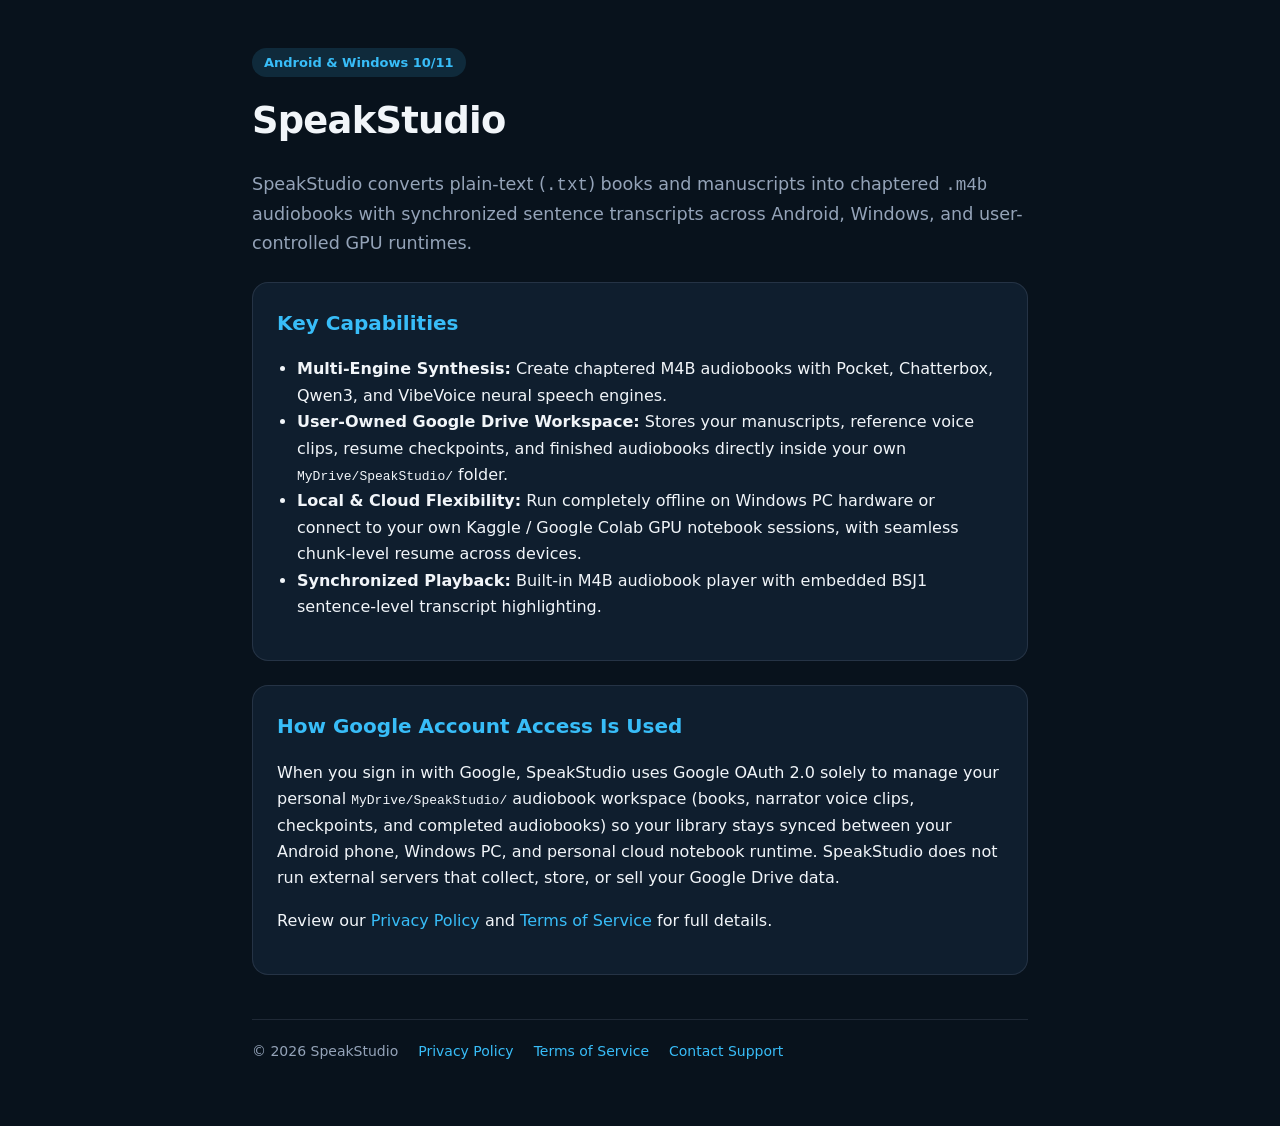
==== index.html @ 4aad2de6 "Publish SpeakStudio Home, Privacy Policy, and Terms of Service pages" ====
<!DOCTYPE html>
<html lang="en">
<head>
  <meta charset="utf-8" />
  <meta name="viewport" content="width=device-width, initial-scale=1" />
  <title>SpeakStudio — Neural Audiobook Studio for Android &amp; Windows</title>
  <style>
    :root { --bg: #08121c; --card: #0f1e2e; --accent: #38bdf8; --teal: #2dd4bf; --text: #f1f5f9; --muted: #94a3b8; }
    * { box-sizing: border-box; }
    body { margin: 0; font-family: system-ui, -apple-system, Segoe UI, Roboto, sans-serif; background: var(--bg); color: var(--text); line-height: 1.65; }
    main { max-width: 820px; margin: 0 auto; padding: 48px 22px 64px; }
    .badge { display: inline-block; padding: 4px 12px; border-radius: 999px; background: rgba(56,189,248,0.14); color: var(--accent); font-size: 13px; font-weight: 600; }
    h1 { font-size: 2.3rem; margin: 14px 0 10px; letter-spacing: -0.02em; }
    .card { background: var(--card); border: 1px solid rgba(148,163,184,0.16); border-radius: 16px; padding: 24px; margin-top: 24px; }
    h2 { font-size: 1.25rem; margin-top: 0; color: var(--accent); }
    ul { padding-left: 20px; }
    a { color: var(--accent); text-decoration: none; }
    a:hover { text-decoration: underline; }
    footer { margin-top: 44px; padding-top: 20px; border-top: 1px solid rgba(148,163,184,0.16); color: var(--muted); font-size: 14px; display: flex; gap: 20px; flex-wrap: wrap; }
  </style>
</head>
<body>
  <main>
    <span class="badge">Android &amp; Windows 10/11</span>
    <h1>SpeakStudio</h1>
    <p style="color:var(--muted);font-size:1.1rem">
      SpeakStudio converts plain-text (<code>.txt</code>) books and manuscripts into chaptered <code>.m4b</code> audiobooks with synchronized sentence transcripts across Android, Windows, and user-controlled GPU runtimes.
    </p>

    <div class="card">
      <h2>Key Capabilities</h2>
      <ul>
        <li><strong>Multi-Engine Synthesis:</strong> Create chaptered M4B audiobooks with Pocket, Chatterbox, Qwen3, and VibeVoice neural speech engines.</li>
        <li><strong>User-Owned Google Drive Workspace:</strong> Stores your manuscripts, reference voice clips, resume checkpoints, and finished audiobooks directly inside your own <code>MyDrive/SpeakStudio/</code> folder.</li>
        <li><strong>Local &amp; Cloud Flexibility:</strong> Run completely offline on Windows PC hardware or connect to your own Kaggle / Google Colab GPU notebook sessions, with seamless chunk-level resume across devices.</li>
        <li><strong>Synchronized Playback:</strong> Built-in M4B audiobook player with embedded BSJ1 sentence-level transcript highlighting.</li>
      </ul>
    </div>

    <div class="card">
      <h2>How Google Account Access Is Used</h2>
      <p>
        When you sign in with Google, SpeakStudio uses Google OAuth 2.0 solely to manage your personal <code>MyDrive/SpeakStudio/</code> audiobook workspace (books, narrator voice clips, checkpoints, and completed audiobooks) so your library stays synced between your Android phone, Windows PC, and personal cloud notebook runtime. SpeakStudio does not run external servers that collect, store, or sell your Google Drive data.
      </p>
      <p>
        Review our <a href="./privacy.html">Privacy Policy</a> and <a href="./terms.html">Terms of Service</a> for full details.
      </p>
    </div>

    <footer>
      <span>&copy; 2026 SpeakStudio</span>
      <a href="./privacy.html">Privacy Policy</a>
      <a href="./terms.html">Terms of Service</a>
      <a href="mailto:shamsaboubkr@gmail.com">Contact Support</a>
    </footer>
  </main>
</body>
</html>
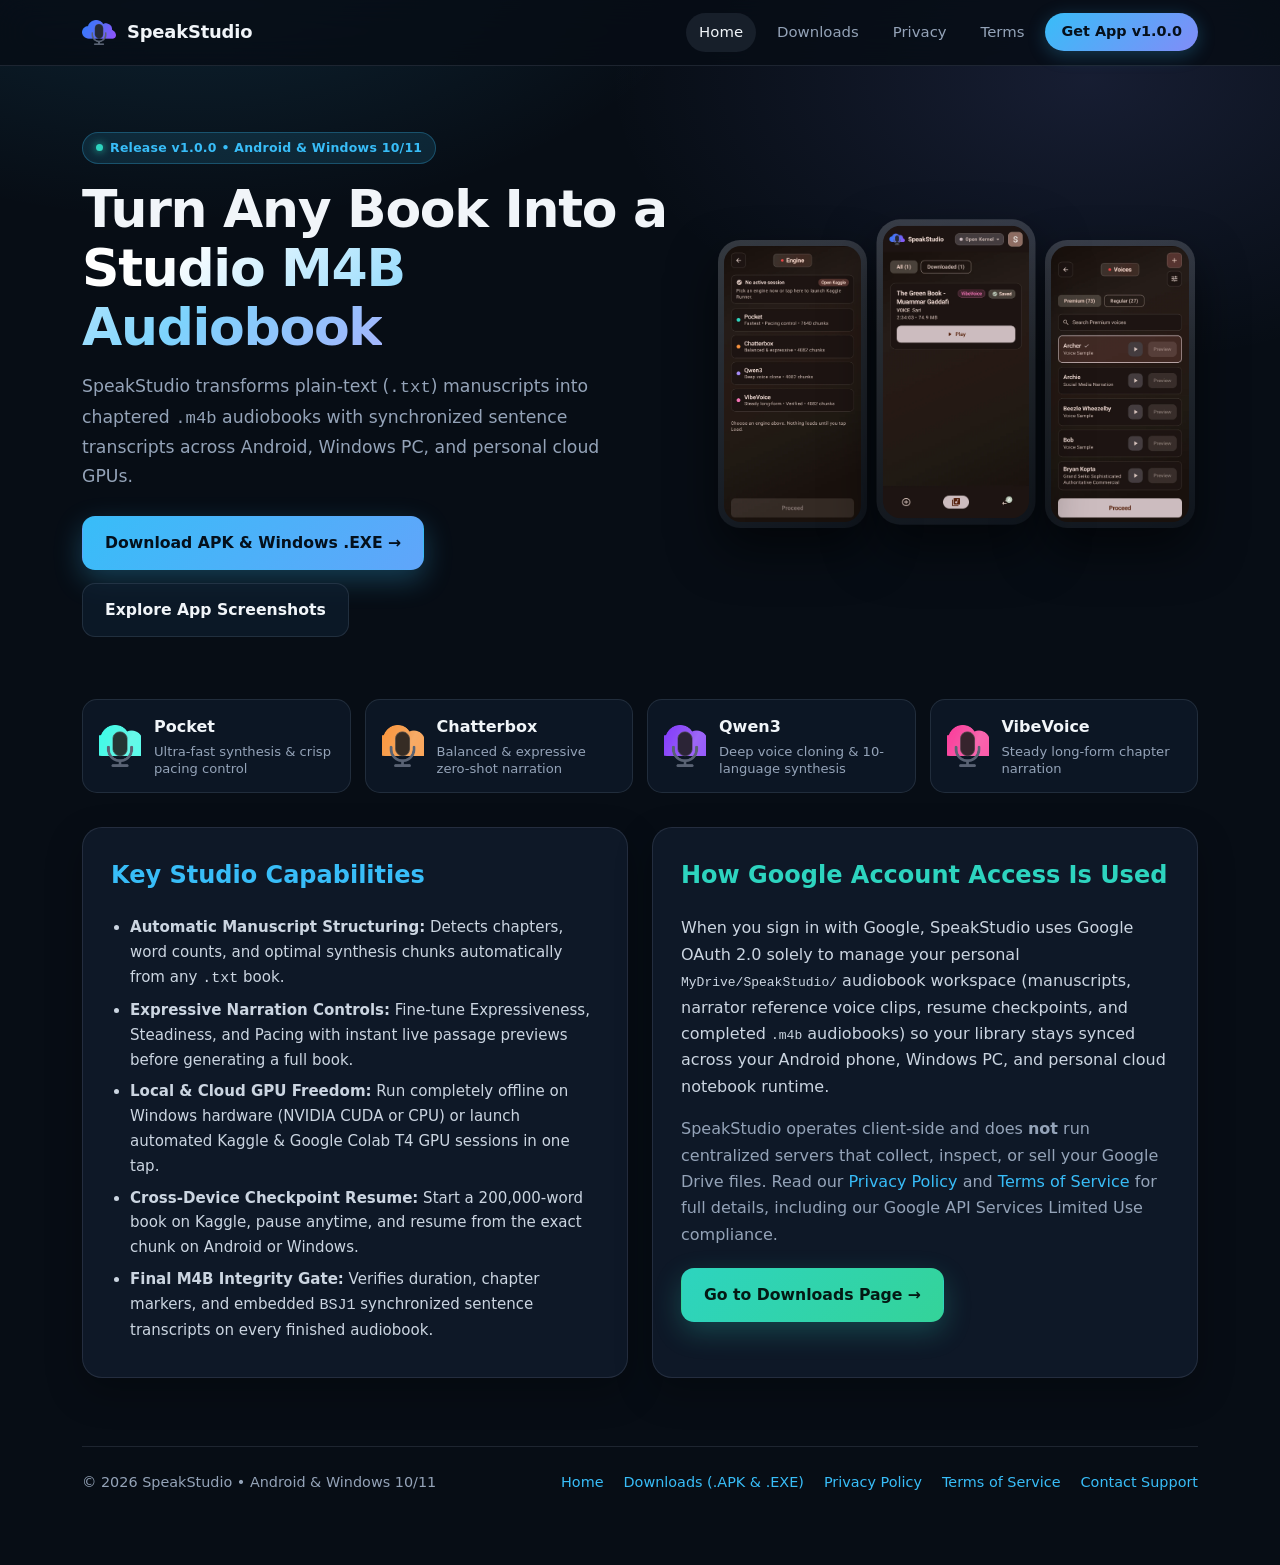
==== commit f157768b: "feat: add Downloads page (.apk & .exe) and 7-screen SpeakStudio preview showcase" ====
--- a/index.html
+++ b/index.html
@@ -4,54 +4,107 @@
   <meta charset="utf-8" />
   <meta name="viewport" content="width=device-width, initial-scale=1" />
   <title>SpeakStudio — Neural Audiobook Studio for Android &amp; Windows</title>
-  <style>
-    :root { --bg: #08121c; --card: #0f1e2e; --accent: #38bdf8; --teal: #2dd4bf; --text: #f1f5f9; --muted: #94a3b8; }
-    * { box-sizing: border-box; }
-    body { margin: 0; font-family: system-ui, -apple-system, Segoe UI, Roboto, sans-serif; background: var(--bg); color: var(--text); line-height: 1.65; }
-    main { max-width: 820px; margin: 0 auto; padding: 48px 22px 64px; }
-    .badge { display: inline-block; padding: 4px 12px; border-radius: 999px; background: rgba(56,189,248,0.14); color: var(--accent); font-size: 13px; font-weight: 600; }
-    h1 { font-size: 2.3rem; margin: 14px 0 10px; letter-spacing: -0.02em; }
-    .card { background: var(--card); border: 1px solid rgba(148,163,184,0.16); border-radius: 16px; padding: 24px; margin-top: 24px; }
-    h2 { font-size: 1.25rem; margin-top: 0; color: var(--accent); }
-    ul { padding-left: 20px; }
-    a { color: var(--accent); text-decoration: none; }
-    a:hover { text-decoration: underline; }
-    footer { margin-top: 44px; padding-top: 20px; border-top: 1px solid rgba(148,163,184,0.16); color: var(--muted); font-size: 14px; display: flex; gap: 20px; flex-wrap: wrap; }
-  </style>
+  <link rel="icon" type="image/png" href="./assets/icons/logo_speakstudio.png" />
+  <link rel="stylesheet" href="./styles.css" />
 </head>
 <body>
+
+  <header class="site-header">
+    <div class="nav-inner">
+      <a class="brand" href="./index.html">
+        <img src="./assets/icons/logo_speakstudio.png" alt="SpeakStudio logo" />
+        <span>SpeakStudio</span>
+      </a>
+      <nav class="nav-links">
+        <a class="nav-link active" href="./index.html">Home</a>
+        <a class="nav-link " href="./download.html">Downloads</a>
+        <a class="nav-link " href="./privacy.html">Privacy</a>
+        <a class="nav-link " href="./terms.html">Terms</a>
+        <a class="nav-cta" href="./download.html">Get App v1.0.0</a>
+      </nav>
+    </div>
+  </header>
   <main>
-    <span class="badge">Android &amp; Windows 10/11</span>
-    <h1>SpeakStudio</h1>
-    <p style="color:var(--muted);font-size:1.1rem">
-      SpeakStudio converts plain-text (<code>.txt</code>) books and manuscripts into chaptered <code>.m4b</code> audiobooks with synchronized sentence transcripts across Android, Windows, and user-controlled GPU runtimes.
-    </p>
+    <section class="hero">
+      <div>
+        <span class="pill"><span class="pill-dot"></span> Release v1.0.0 &bull; Android &amp; Windows 10/11</span>
+        <h1>Turn Any Book Into a <span class="grad-txt">Studio M4B Audiobook</span></h1>
+        <p class="hero-lead">
+          SpeakStudio transforms plain-text (<code>.txt</code>) manuscripts into chaptered <code>.m4b</code> audiobooks with synchronized sentence transcripts across Android, Windows PC, and personal cloud GPUs.
+        </p>
+        <div class="hero-actions">
+          <a class="btn btn-primary" href="./download.html">Download APK &amp; Windows .EXE &rarr;</a>
+          <a class="btn btn-outline" href="./download.html#showcase">Explore App Screenshots</a>
+        </div>
+      </div>
+      <div class="hero-phones" aria-label="SpeakStudio interface preview">
+        <a class="phone-mini" href="./download.html#showcase">
+          <img src="./assets/previews/03-engines.webp" alt="Four neural TTS engines inside SpeakStudio" loading="eager" />
+        </a>
+        <a class="phone-mini center" href="./download.html#showcase">
+          <img src="./assets/previews/01-library.webp" alt="SpeakStudio M4B audiobook library" loading="eager" />
+        </a>
+        <a class="phone-mini" href="./download.html#showcase">
+          <img src="./assets/previews/04-voices.webp" alt="SpeakStudio narrator voice gallery" loading="eager" />
+        </a>
+      </div>
+    </section>
 
-    <div class="card">
-      <h2>Key Capabilities</h2>
-      <ul>
-        <li><strong>Multi-Engine Synthesis:</strong> Create chaptered M4B audiobooks with Pocket, Chatterbox, Qwen3, and VibeVoice neural speech engines.</li>
-        <li><strong>User-Owned Google Drive Workspace:</strong> Stores your manuscripts, reference voice clips, resume checkpoints, and finished audiobooks directly inside your own <code>MyDrive/SpeakStudio/</code> folder.</li>
-        <li><strong>Local &amp; Cloud Flexibility:</strong> Run completely offline on Windows PC hardware or connect to your own Kaggle / Google Colab GPU notebook sessions, with seamless chunk-level resume across devices.</li>
-        <li><strong>Synchronized Playback:</strong> Built-in M4B audiobook player with embedded BSJ1 sentence-level transcript highlighting.</li>
-      </ul>
+    <section class="engines-strip" aria-label="Supported Neural TTS Engines">
+      <div class="engine-chip">
+        <img src="./assets/icons/logo_engine_pocket.png" alt="Pocket engine icon" />
+        <div><h3>Pocket</h3><p>Ultra-fast synthesis &amp; crisp pacing control</p></div>
+      </div>
+      <div class="engine-chip">
+        <img src="./assets/icons/logo_engine_chatterbox.png" alt="Chatterbox engine icon" />
+        <div><h3>Chatterbox</h3><p>Balanced &amp; expressive zero-shot narration</p></div>
+      </div>
+      <div class="engine-chip">
+        <img src="./assets/icons/logo_engine_qwen3.png" alt="Qwen3 engine icon" />
+        <div><h3>Qwen3</h3><p>Deep voice cloning &amp; 10-language synthesis</p></div>
+      </div>
+      <div class="engine-chip">
+        <img src="./assets/icons/logo_engine_vibevoice.png" alt="VibeVoice engine icon" />
+        <div><h3>VibeVoice</h3><p>Steady long-form chapter narration</p></div>
+      </div>
+    </section>
+
+    <div class="dl-grid" style="margin-top:34px">
+      <div class="card">
+        <h2 style="margin-top:0;color:var(--accent)">Key Studio Capabilities</h2>
+        <ul class="feature-list">
+          <li><strong>Automatic Manuscript Structuring:</strong> Detects chapters, word counts, and optimal synthesis chunks automatically from any <code>.txt</code> book.</li>
+          <li><strong>Expressive Narration Controls:</strong> Fine-tune Expressiveness, Steadiness, and Pacing with instant live passage previews before generating a full book.</li>
+          <li><strong>Local &amp; Cloud GPU Freedom:</strong> Run completely offline on Windows hardware (NVIDIA CUDA or CPU) or launch automated Kaggle &amp; Google Colab T4 GPU sessions in one tap.</li>
+          <li><strong>Cross-Device Checkpoint Resume:</strong> Start a 200,000-word book on Kaggle, pause anytime, and resume from the exact chunk on Android or Windows.</li>
+          <li><strong>Final M4B Integrity Gate:</strong> Verifies duration, chapter markers, and embedded <code>BSJ1</code> synchronized sentence transcripts on every finished audiobook.</li>
+        </ul>
+      </div>
+
+      <div class="card">
+        <h2 style="margin-top:0;color:var(--teal)">How Google Account Access Is Used</h2>
+        <p style="color:#cbd5e1">
+          When you sign in with Google, SpeakStudio uses Google OAuth 2.0 solely to manage your personal <code>MyDrive/SpeakStudio/</code> audiobook workspace (manuscripts, narrator reference voice clips, resume checkpoints, and completed <code>.m4b</code> audiobooks) so your library stays synced across your Android phone, Windows PC, and personal cloud notebook runtime.
+        </p>
+        <p style="color:var(--muted)">
+          SpeakStudio operates client-side and does <strong>not</strong> run centralized servers that collect, inspect, or sell your Google Drive files. Read our <a href="./privacy.html">Privacy Policy</a> and <a href="./terms.html">Terms of Service</a> for full details, including our Google API Services Limited Use compliance.
+        </p>
+        <div style="margin-top:20px">
+          <a class="btn btn-teal" href="./download.html">Go to Downloads Page &rarr;</a>
+        </div>
+      </div>
     </div>
 
-    <div class="card">
-      <h2>How Google Account Access Is Used</h2>
-      <p>
-        When you sign in with Google, SpeakStudio uses Google OAuth 2.0 solely to manage your personal <code>MyDrive/SpeakStudio/</code> audiobook workspace (books, narrator voice clips, checkpoints, and completed audiobooks) so your library stays synced between your Android phone, Windows PC, and personal cloud notebook runtime. SpeakStudio does not run external servers that collect, store, or sell your Google Drive data.
-      </p>
-      <p>
-        Review our <a href="./privacy.html">Privacy Policy</a> and <a href="./terms.html">Terms of Service</a> for full details.
-      </p>
-    </div>
 
     <footer>
-      <span>&copy; 2026 SpeakStudio</span>
-      <a href="./privacy.html">Privacy Policy</a>
-      <a href="./terms.html">Terms of Service</a>
-      <a href="mailto:shamsaboubkr@gmail.com">Contact Support</a>
+      <span>&copy; 2026 SpeakStudio &bull; Android &amp; Windows 10/11</span>
+      <div class="footer-links">
+        <a href="./index.html">Home</a>
+        <a href="./download.html">Downloads (.APK &amp; .EXE)</a>
+        <a href="./privacy.html">Privacy Policy</a>
+        <a href="./terms.html">Terms of Service</a>
+        <a href="mailto:shamsaboubkr@gmail.com">Contact Support</a>
+      </div>
     </footer>
   </main>
 </body>
--- a/styles.css
+++ b/styles.css
@@ -0,0 +1,373 @@
+:root {
+  --bg: #070d15;
+  --bg-soft: #0c1624;
+  --card: rgba(16, 28, 44, 0.82);
+  --card-solid: #101c2c;
+  --border: rgba(148, 163, 184, 0.16);
+  --border-hi: rgba(56, 189, 248, 0.38);
+  --accent: #38bdf8;
+  --accent-2: #818cf8;
+  --teal: #2dd4bf;
+  --amber: #fbbf24;
+  --text: #f1f5f9;
+  --muted: #94a3b8;
+}
+* { box-sizing: border-box; }
+html { scroll-behavior: smooth; }
+body {
+  margin: 0;
+  font-family: Inter, system-ui, -apple-system, "Segoe UI", Roboto, sans-serif;
+  background:
+    radial-gradient(900px 500px at 15% -5%, rgba(56, 189, 248, 0.15), transparent 60%),
+    radial-gradient(800px 480px at 85% 5%, rgba(129, 140, 248, 0.13), transparent 60%),
+    var(--bg);
+  color: var(--text);
+  line-height: 1.65;
+  min-height: 100vh;
+}
+a { color: var(--accent); text-decoration: none; transition: color 0.18s ease, opacity 0.18s ease; }
+a:hover { color: #7dd3fc; }
+
+/* Top Navbar */
+.site-header {
+  position: sticky;
+  top: 0;
+  z-index: 100;
+  backdrop-filter: blur(16px);
+  -webkit-backdrop-filter: blur(16px);
+  background: rgba(7, 13, 21, 0.82);
+  border-bottom: 1px solid var(--border);
+}
+.nav-inner {
+  max-width: 1160px;
+  margin: 0 auto;
+  padding: 13px 22px;
+  display: flex;
+  align-items: center;
+  justify-content: space-between;
+  gap: 16px;
+  flex-wrap: wrap;
+}
+.brand {
+  display: inline-flex;
+  align-items: center;
+  gap: 11px;
+  color: var(--text);
+  font-weight: 700;
+  font-size: 1.12rem;
+  letter-spacing: -0.01em;
+}
+.brand:hover { color: #fff; }
+.brand img { width: 34px; height: 34px; border-radius: 9px; object-fit: contain; }
+.nav-links { display: flex; align-items: center; gap: 8px; flex-wrap: wrap; }
+.nav-link {
+  color: var(--muted);
+  font-size: 0.93rem;
+  font-weight: 500;
+  padding: 7px 13px;
+  border-radius: 999px;
+  transition: all 0.18s ease;
+}
+.nav-link:hover, .nav-link.active {
+  color: var(--text);
+  background: rgba(148, 163, 184, 0.12);
+}
+.nav-cta {
+  background: linear-gradient(135deg, var(--accent), var(--accent-2));
+  color: #06101b !important;
+  font-weight: 700;
+  padding: 7px 16px;
+  border-radius: 999px;
+  font-size: 0.9rem;
+  box-shadow: 0 4px 18px rgba(56, 189, 248, 0.25);
+}
+.nav-cta:hover { transform: translateY(-1px); opacity: 0.95; }
+
+main { max-width: 1160px; margin: 0 auto; padding: 48px 22px 76px; }
+main.narrow { max-width: 840px; }
+
+.pill {
+  display: inline-flex;
+  align-items: center;
+  gap: 7px;
+  padding: 5px 13px;
+  border-radius: 999px;
+  background: rgba(56, 189, 248, 0.13);
+  border: 1px solid rgba(56, 189, 248, 0.28);
+  color: var(--accent);
+  font-size: 12.5px;
+  font-weight: 600;
+  letter-spacing: 0.02em;
+}
+.pill-dot { width: 7px; height: 7px; border-radius: 50%; background: var(--teal); box-shadow: 0 0 8px var(--teal); }
+
+/* Hero */
+.hero {
+  display: grid;
+  grid-template-columns: 1.1fr 0.9fr;
+  gap: 42px;
+  align-items: center;
+  padding: 18px 0 36px;
+}
+@media (max-width: 920px) {
+  .hero { grid-template-columns: 1fr; text-align: center; }
+  .hero-actions { justify-content: center; }
+}
+.hero h1 {
+  font-size: clamp(2.1rem, 4.2vw, 3.25rem);
+  line-height: 1.13;
+  margin: 16px 0 16px;
+  letter-spacing: -0.025em;
+}
+.grad-txt {
+  background: linear-gradient(135deg, #ffffff 15%, #7dd3fc 65%, #a5b4fc 100%);
+  -webkit-background-clip: text;
+  -webkit-text-fill-color: transparent;
+}
+.hero-lead { color: var(--muted); font-size: 1.08rem; max-width: 560px; margin: 0 0 26px; }
+@media (max-width: 920px) { .hero-lead { margin-left: auto; margin-right: auto; } }
+
+.hero-actions { display: flex; gap: 13px; flex-wrap: wrap; align-items: center; }
+.btn {
+  display: inline-flex;
+  align-items: center;
+  justify-content: center;
+  gap: 9px;
+  padding: 13px 22px;
+  border-radius: 13px;
+  font-weight: 700;
+  font-size: 0.98rem;
+  cursor: pointer;
+  border: 1px solid transparent;
+  transition: transform 0.18s ease, box-shadow 0.18s ease, border-color 0.18s ease;
+}
+.btn-primary {
+  background: linear-gradient(135deg, var(--accent), #60a5fa);
+  color: #04101c !important;
+  box-shadow: 0 10px 28px rgba(56, 189, 248, 0.28);
+}
+.btn-primary:hover { transform: translateY(-2px); box-shadow: 0 14px 34px rgba(56, 189, 248, 0.38); }
+.btn-teal {
+  background: linear-gradient(135deg, var(--teal), #34d399);
+  color: #041914 !important;
+  box-shadow: 0 10px 28px rgba(45, 212, 191, 0.24);
+}
+.btn-teal:hover { transform: translateY(-2px); box-shadow: 0 14px 34px rgba(45, 212, 191, 0.35); }
+.btn-outline {
+  background: rgba(15, 30, 46, 0.72);
+  color: var(--text) !important;
+  border-color: var(--border);
+}
+.btn-outline:hover { border-color: var(--border-hi); transform: translateY(-2px); }
+
+/* Hero Triptych Phones */
+.hero-phones {
+  display: flex;
+  justify-content: center;
+  align-items: center;
+  gap: 14px;
+  perspective: 1000px;
+}
+.phone-mini {
+  width: 31%;
+  max-width: 175px;
+  border-radius: 22px;
+  padding: 6px;
+  background: linear-gradient(160deg, rgba(255,255,255,0.18), rgba(255,255,255,0.03));
+  box-shadow: 0 22px 48px rgba(0,0,0,0.55);
+  transition: transform 0.25s ease;
+}
+.phone-mini.center { transform: translateY(-12px) scale(1.06); z-index: 2; }
+.phone-mini:hover { transform: translateY(-16px) scale(1.08); z-index: 3; }
+.phone-mini img { width: 100%; display: block; border-radius: 17px; }
+
+/* Cards & Grids */
+.card {
+  background: var(--card);
+  border: 1px solid var(--border);
+  border-radius: 20px;
+  padding: 28px;
+  box-shadow: 0 14px 36px rgba(0, 0, 0, 0.28);
+}
+.dl-grid {
+  display: grid;
+  grid-template-columns: repeat(2, 1fr);
+  gap: 24px;
+  margin-top: 28px;
+}
+@media (max-width: 820px) { .dl-grid { grid-template-columns: 1fr; } }
+
+.dl-card {
+  position: relative;
+  overflow: hidden;
+  display: flex;
+  flex-direction: column;
+  justify-content: space-between;
+  gap: 18px;
+  transition: border-color 0.2s ease, transform 0.2s ease;
+}
+.dl-card:hover { border-color: var(--border-hi); transform: translateY(-3px); }
+.dl-top { display: flex; align-items: flex-start; justify-content: space-between; gap: 12px; }
+.os-badge {
+  display: inline-flex;
+  align-items: center;
+  gap: 8px;
+  font-size: 0.82rem;
+  font-weight: 700;
+  text-transform: uppercase;
+  letter-spacing: 0.06em;
+  padding: 5px 11px;
+  border-radius: 8px;
+}
+.os-android { background: rgba(45, 212, 191, 0.14); color: var(--teal); }
+.os-windows { background: rgba(56, 189, 248, 0.14); color: var(--accent); }
+.dl-title { font-size: 1.5rem; font-weight: 800; margin: 10px 0 4px; letter-spacing: -0.015em; }
+.dl-sub { color: var(--muted); font-size: 0.94rem; margin: 0; }
+.feature-list { margin: 4px 0; padding-left: 19px; color: #cbd5e1; font-size: 0.94rem; }
+.feature-list li { margin-bottom: 7px; }
+.hash-box {
+  background: rgba(7, 13, 21, 0.72);
+  border: 1px solid rgba(148, 163, 184, 0.13);
+  border-radius: 12px;
+  padding: 11px 13px;
+  font-size: 11.5px;
+  color: var(--muted);
+  font-family: ui-monospace, SFMono-Regular, Menlo, Consolas, monospace;
+  overflow-x: auto;
+}
+.hash-box strong { color: #cbd5e1; }
+.install-tip { font-size: 0.84rem; color: var(--muted); margin: 0; }
+
+/* Engines Strip */
+.engines-strip {
+  display: grid;
+  grid-template-columns: repeat(4, 1fr);
+  gap: 14px;
+  margin-top: 26px;
+}
+@media (max-width: 820px) { .engines-strip { grid-template-columns: repeat(2, 1fr); } }
+@media (max-width: 460px) { .engines-strip { grid-template-columns: 1fr; } }
+.engine-chip {
+  background: rgba(15, 28, 44, 0.7);
+  border: 1px solid var(--border);
+  border-radius: 15px;
+  padding: 14px 16px;
+  display: flex;
+  align-items: center;
+  gap: 13px;
+}
+.engine-chip img { width: 42px; height: 42px; border-radius: 11px; object-fit: cover; flex-shrink: 0; }
+.engine-chip h3 { margin: 0; font-size: 1rem; }
+.engine-chip p { margin: 2px 0 0; font-size: 0.82rem; color: var(--muted); line-height: 1.35; }
+
+/* Screenshot Showcase Gallery */
+.section-head { margin-top: 64px; margin-bottom: 26px; text-align: center; }
+.section-head h2 { font-size: clamp(1.65rem, 3vw, 2.2rem); margin: 8px 0; letter-spacing: -0.02em; }
+.section-head p { color: var(--muted); max-width: 620px; margin: 0 auto; }
+
+.shot-grid {
+  display: grid;
+  grid-template-columns: repeat(auto-fill, minmax(245px, 1fr));
+  gap: 24px;
+}
+.shot-item {
+  background: rgba(14, 25, 40, 0.72);
+  border: 1px solid var(--border);
+  border-radius: 22px;
+  padding: 14px 14px 18px;
+  cursor: zoom-in;
+  transition: transform 0.22s ease, border-color 0.22s ease, box-shadow 0.22s ease;
+  display: flex;
+  flex-direction: column;
+  gap: 13px;
+}
+.shot-item:hover {
+  transform: translateY(-5px);
+  border-color: var(--border-hi);
+  box-shadow: 0 20px 44px rgba(0, 0, 0, 0.48);
+}
+.phone-frame {
+  border-radius: 18px;
+  padding: 5px;
+  background: linear-gradient(160deg, rgba(255,255,255,0.15), rgba(255,255,255,0.03));
+  box-shadow: inset 0 1px 1px rgba(255,255,255,0.15), 0 10px 26px rgba(0,0,0,0.45);
+}
+.phone-frame img {
+  width: 100%;
+  aspect-ratio: 1 / 2;
+  object-fit: cover;
+  display: block;
+  border-radius: 14px;
+}
+.shot-step {
+  font-size: 11px;
+  font-weight: 700;
+  text-transform: uppercase;
+  letter-spacing: 0.08em;
+  color: var(--accent);
+}
+.shot-title { font-size: 1.02rem; font-weight: 700; margin: 2px 0 4px; color: var(--text); }
+.shot-desc { font-size: 0.86rem; color: var(--muted); margin: 0; line-height: 1.45; }
+
+/* Lightbox Modal */
+.lightbox {
+  position: fixed;
+  inset: 0;
+  z-index: 999;
+  background: rgba(4, 8, 14, 0.92);
+  backdrop-filter: blur(12px);
+  display: none;
+  align-items: center;
+  justify-content: center;
+  padding: 24px;
+}
+.lightbox.open { display: flex; }
+.lb-inner {
+  position: relative;
+  max-width: min(430px, 90vw);
+  max-height: 90vh;
+  display: flex;
+  flex-direction: column;
+  align-items: center;
+  gap: 12px;
+}
+.lb-inner img {
+  max-height: 78vh;
+  max-width: 100%;
+  border-radius: 22px;
+  box-shadow: 0 24px 64px rgba(0,0,0,0.75);
+  border: 1px solid rgba(255,255,255,0.16);
+}
+.lb-caption { text-align: center; color: var(--text); font-weight: 600; font-size: 0.96rem; }
+.lb-close, .lb-nav {
+  position: fixed;
+  background: rgba(16, 28, 44, 0.88);
+  color: #fff;
+  border: 1px solid var(--border);
+  border-radius: 999px;
+  width: 44px;
+  height: 44px;
+  font-size: 20px;
+  cursor: pointer;
+  display: flex;
+  align-items: center;
+  justify-content: center;
+}
+.lb-close:hover, .lb-nav:hover { border-color: var(--accent); color: var(--accent); }
+.lb-close { top: 20px; right: 22px; }
+.lb-prev { left: 20px; top: 50%; transform: translateY(-50%); }
+.lb-next { right: 20px; top: 50%; transform: translateY(-50%); }
+
+footer {
+  margin-top: 68px;
+  padding-top: 24px;
+  border-top: 1px solid var(--border);
+  color: var(--muted);
+  font-size: 0.9rem;
+  display: flex;
+  justify-content: space-between;
+  align-items: center;
+  gap: 18px;
+  flex-wrap: wrap;
+}
+.footer-links { display: flex; gap: 20px; flex-wrap: wrap; }
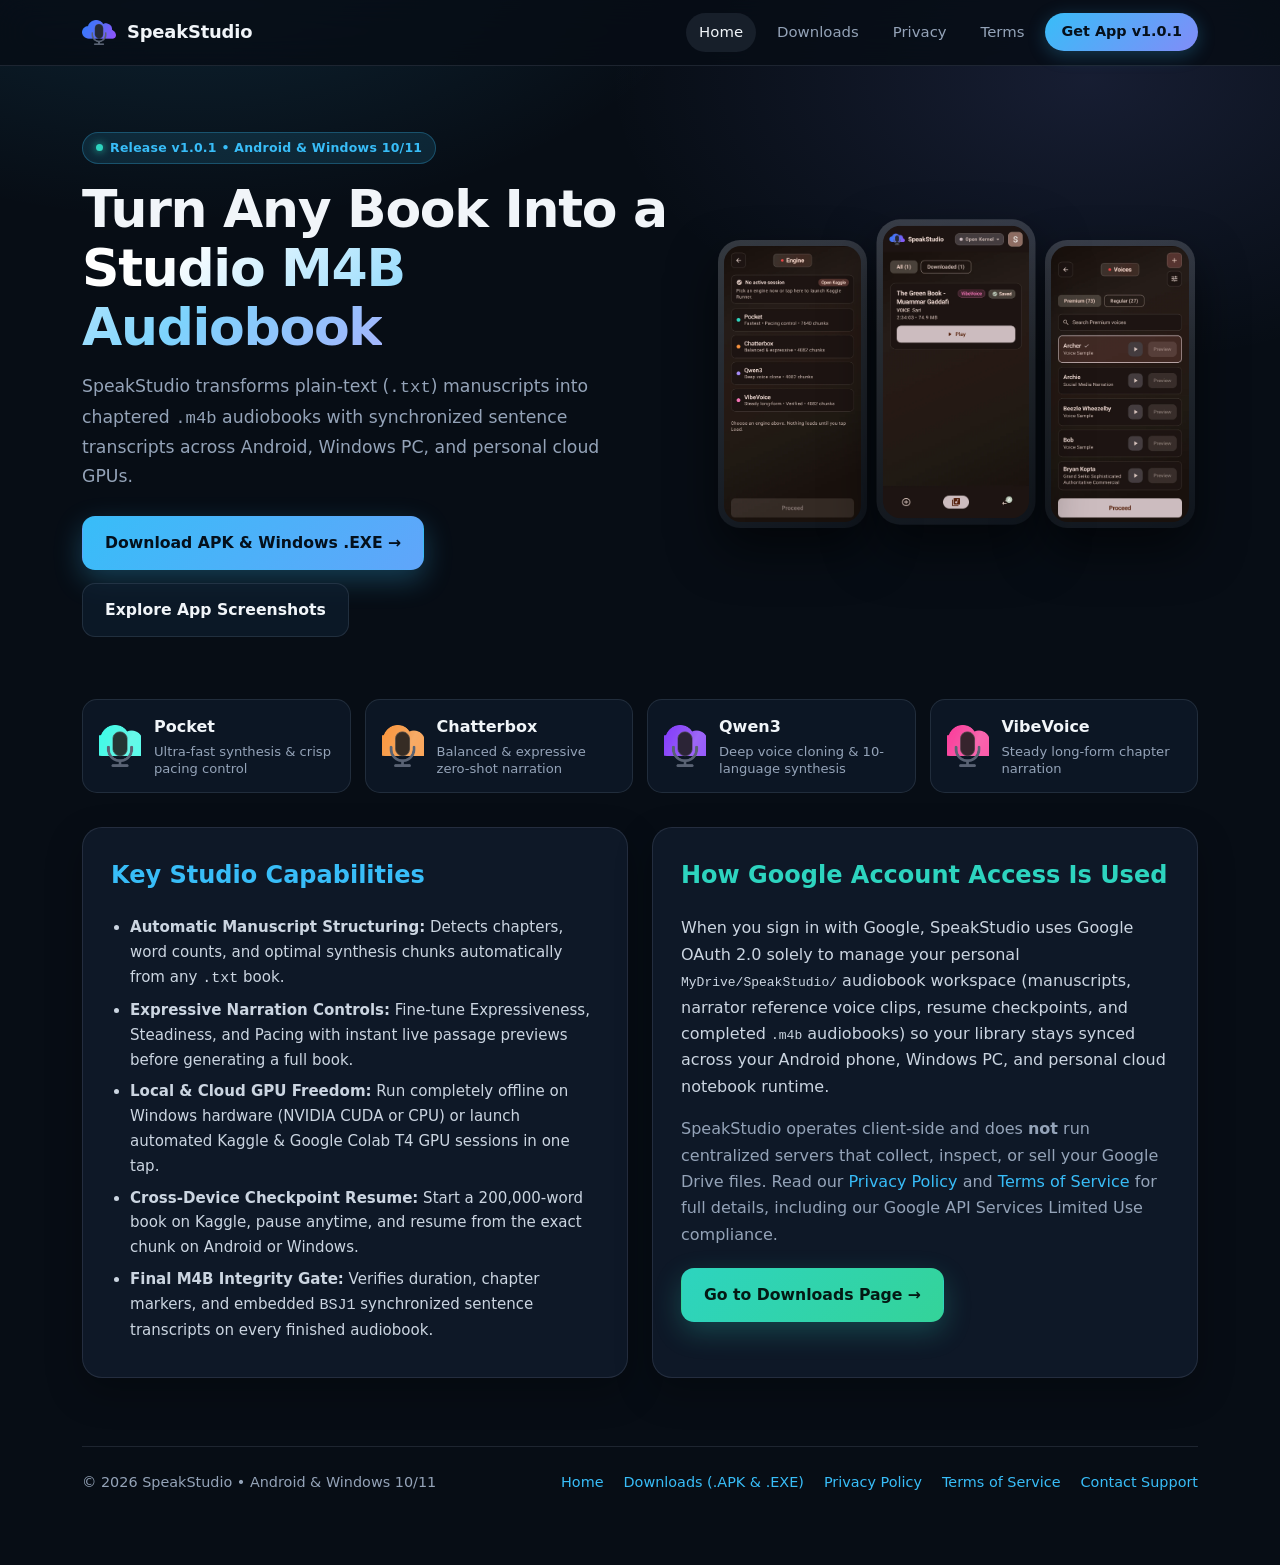
==== commit dabd6237: "Download hub: SpeakStudio v1.0.1 Android APK (Colab Session Recovery)" ====
--- a/index.html
+++ b/index.html
@@ -20,14 +20,14 @@
         <a class="nav-link " href="./download.html">Downloads</a>
         <a class="nav-link " href="./privacy.html">Privacy</a>
         <a class="nav-link " href="./terms.html">Terms</a>
-        <a class="nav-cta" href="./download.html">Get App v1.0.0</a>
+        <a class="nav-cta" href="./download.html">Get App v1.0.1</a>
       </nav>
     </div>
   </header>
   <main>
     <section class="hero">
       <div>
-        <span class="pill"><span class="pill-dot"></span> Release v1.0.0 &bull; Android &amp; Windows 10/11</span>
+        <span class="pill"><span class="pill-dot"></span> Release v1.0.1 &bull; Android &amp; Windows 10/11</span>
         <h1>Turn Any Book Into a <span class="grad-txt">Studio M4B Audiobook</span></h1>
         <p class="hero-lead">
           SpeakStudio transforms plain-text (<code>.txt</code>) manuscripts into chaptered <code>.m4b</code> audiobooks with synchronized sentence transcripts across Android, Windows PC, and personal cloud GPUs.
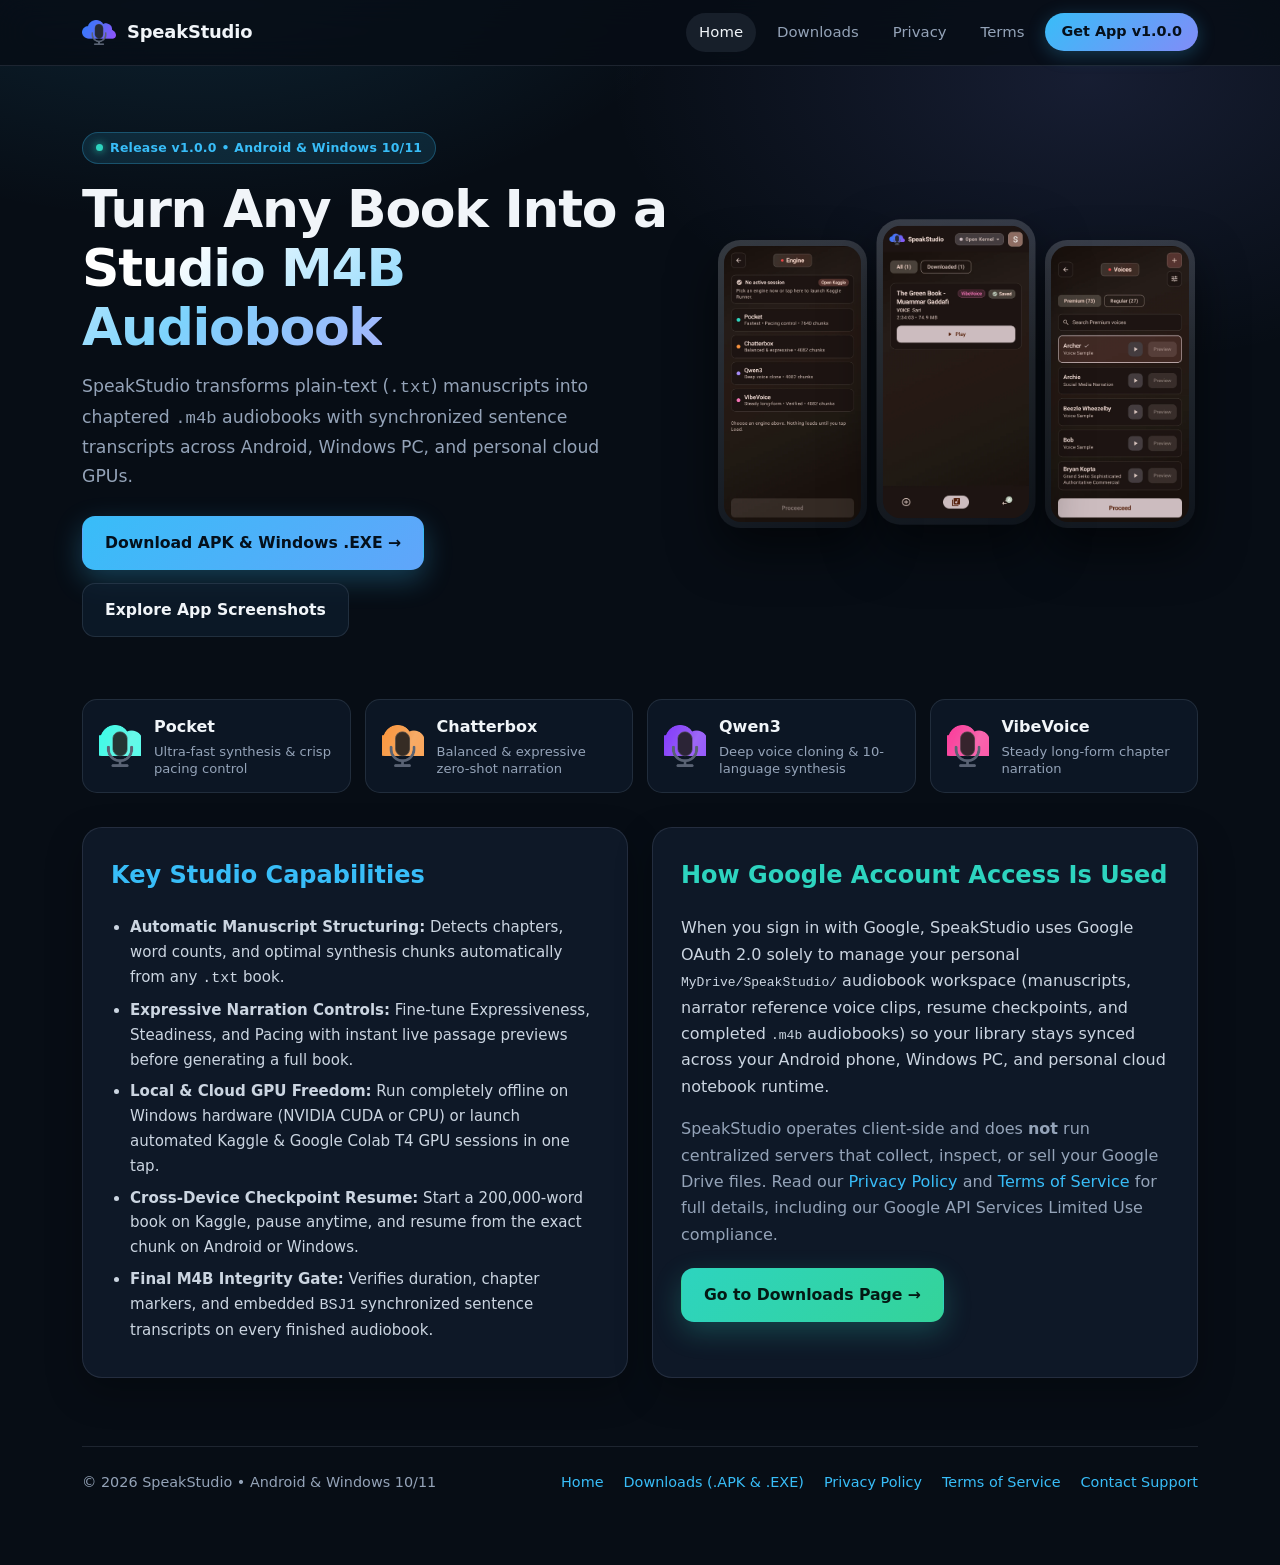
==== commit c4bc297b: "Withdraw v1.0.1-v1.0.3: downloads point to stable v1.0.0 (correct hashes, withdrawal note)" ====
--- a/index.html
+++ b/index.html
@@ -20,14 +20,14 @@
         <a class="nav-link " href="./download.html">Downloads</a>
         <a class="nav-link " href="./privacy.html">Privacy</a>
         <a class="nav-link " href="./terms.html">Terms</a>
-        <a class="nav-cta" href="./download.html">Get App v1.0.1</a>
+        <a class="nav-cta" href="./download.html">Get App v1.0.0</a>
       </nav>
     </div>
   </header>
   <main>
     <section class="hero">
       <div>
-        <span class="pill"><span class="pill-dot"></span> Release v1.0.1 &bull; Android &amp; Windows 10/11</span>
+        <span class="pill"><span class="pill-dot"></span> Release v1.0.0 &bull; Android &amp; Windows 10/11</span>
         <h1>Turn Any Book Into a <span class="grad-txt">Studio M4B Audiobook</span></h1>
         <p class="hero-lead">
           SpeakStudio transforms plain-text (<code>.txt</code>) manuscripts into chaptered <code>.m4b</code> audiobooks with synchronized sentence transcripts across Android, Windows PC, and personal cloud GPUs.
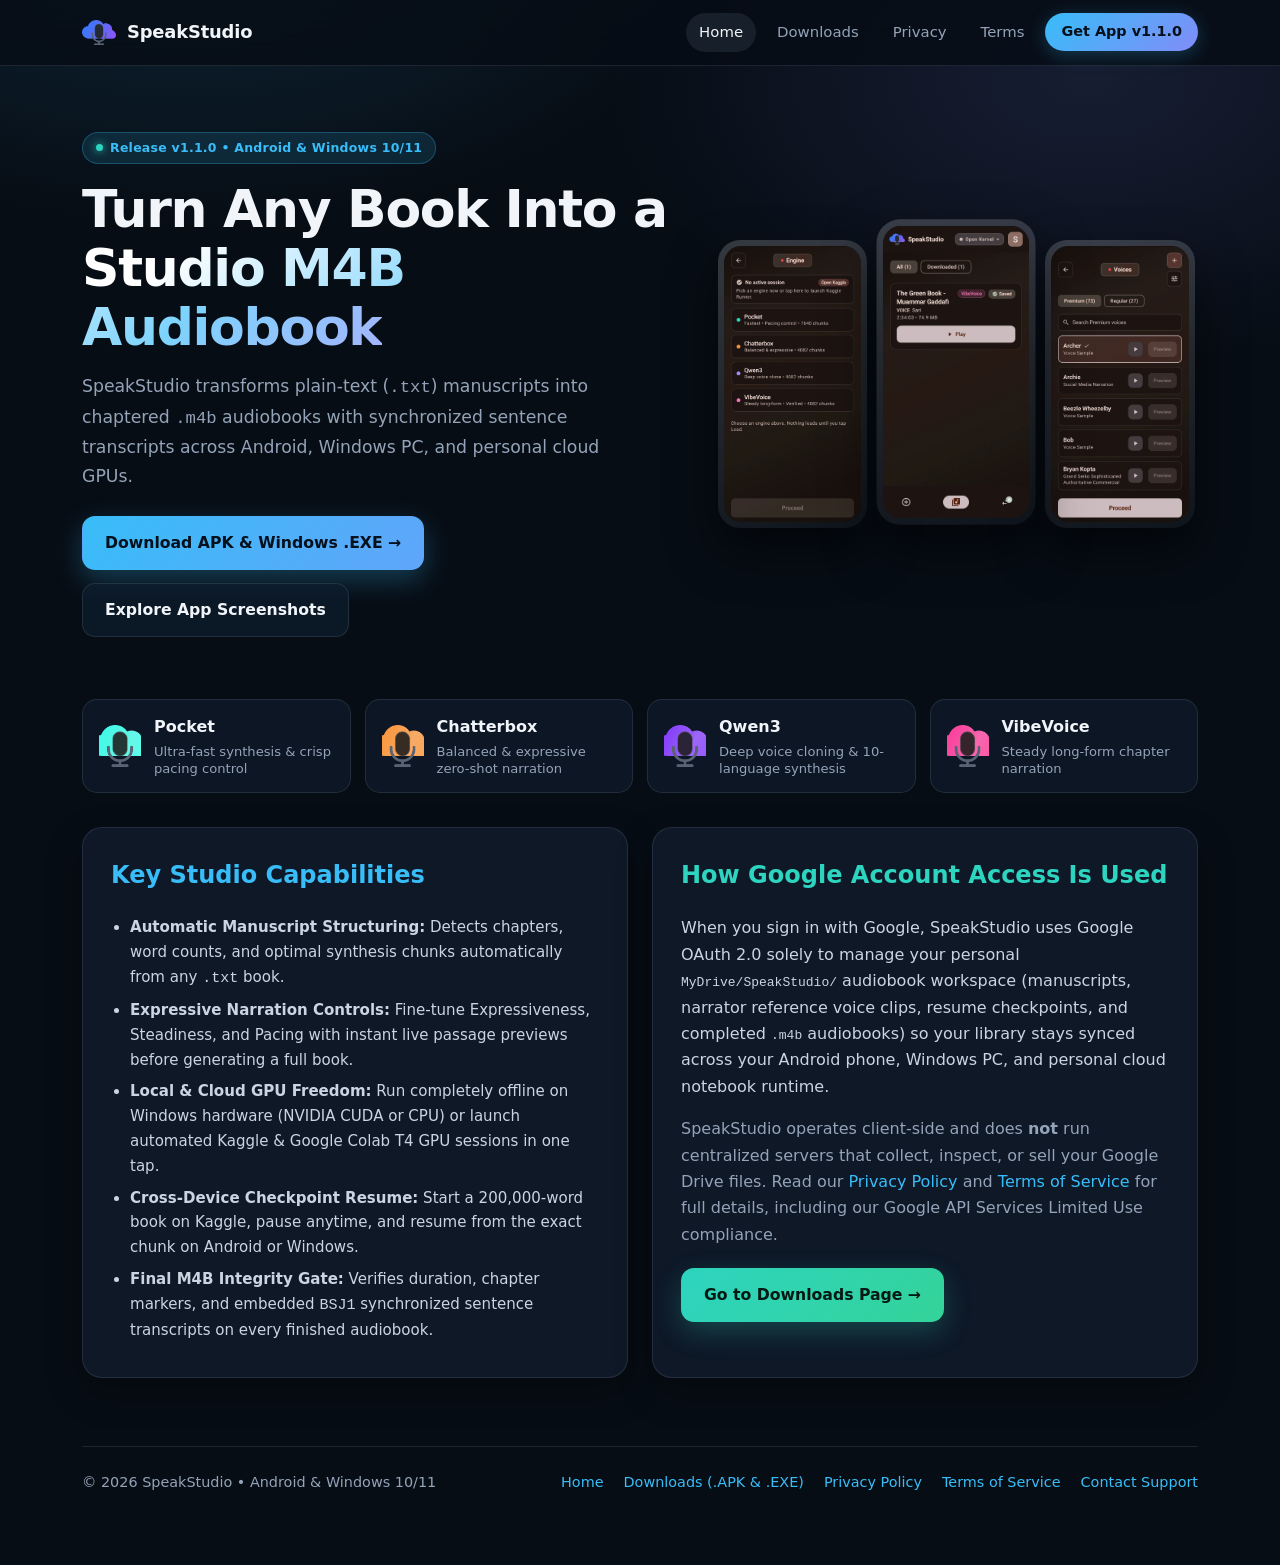
==== commit 853a666b: "Release v1.1.0: downloads -> isolated-runners APK (vc5), v1.1.0 hashes, feature note" ====
--- a/index.html
+++ b/index.html
@@ -20,14 +20,14 @@
         <a class="nav-link " href="./download.html">Downloads</a>
         <a class="nav-link " href="./privacy.html">Privacy</a>
         <a class="nav-link " href="./terms.html">Terms</a>
-        <a class="nav-cta" href="./download.html">Get App v1.0.0</a>
+        <a class="nav-cta" href="./download.html">Get App v1.1.0</a>
       </nav>
     </div>
   </header>
   <main>
     <section class="hero">
       <div>
-        <span class="pill"><span class="pill-dot"></span> Release v1.0.0 &bull; Android &amp; Windows 10/11</span>
+        <span class="pill"><span class="pill-dot"></span> Release v1.1.0 &bull; Android &amp; Windows 10/11</span>
         <h1>Turn Any Book Into a <span class="grad-txt">Studio M4B Audiobook</span></h1>
         <p class="hero-lead">
           SpeakStudio transforms plain-text (<code>.txt</code>) manuscripts into chaptered <code>.m4b</code> audiobooks with synchronized sentence transcripts across Android, Windows PC, and personal cloud GPUs.
